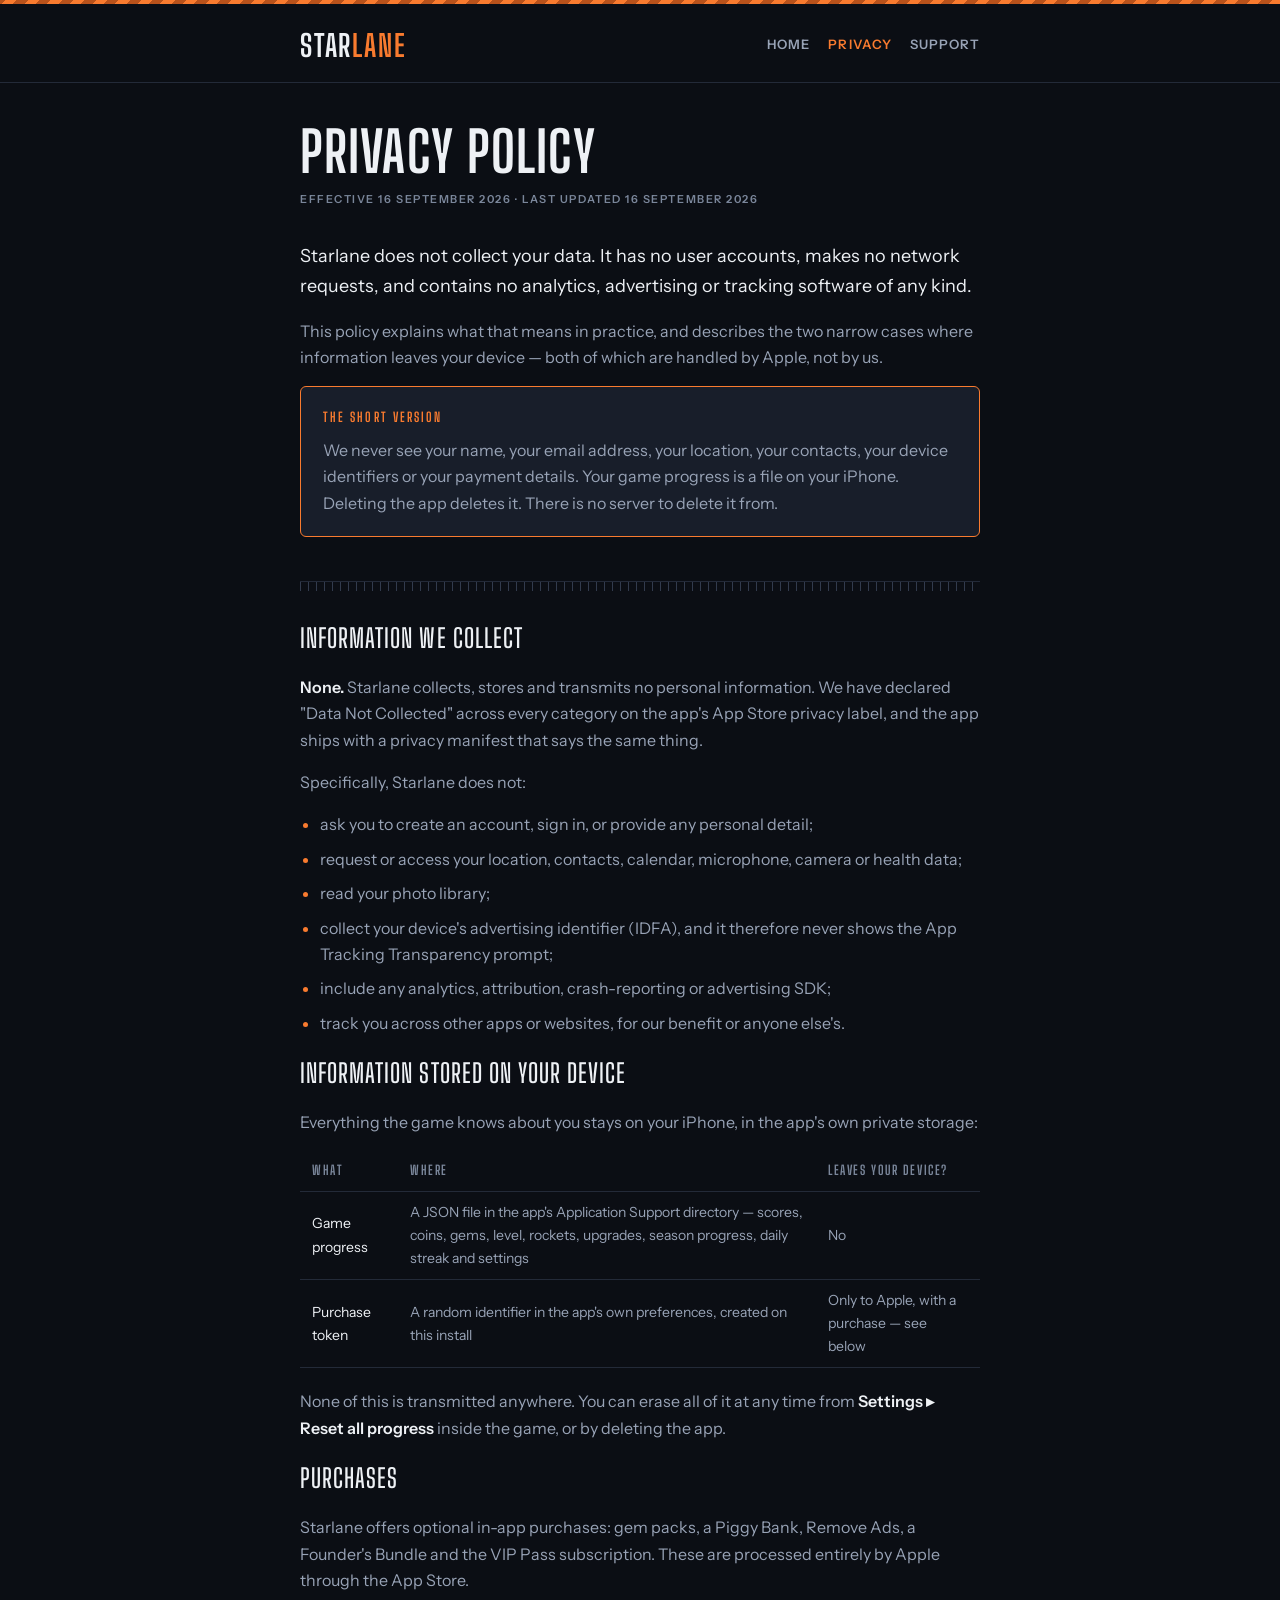
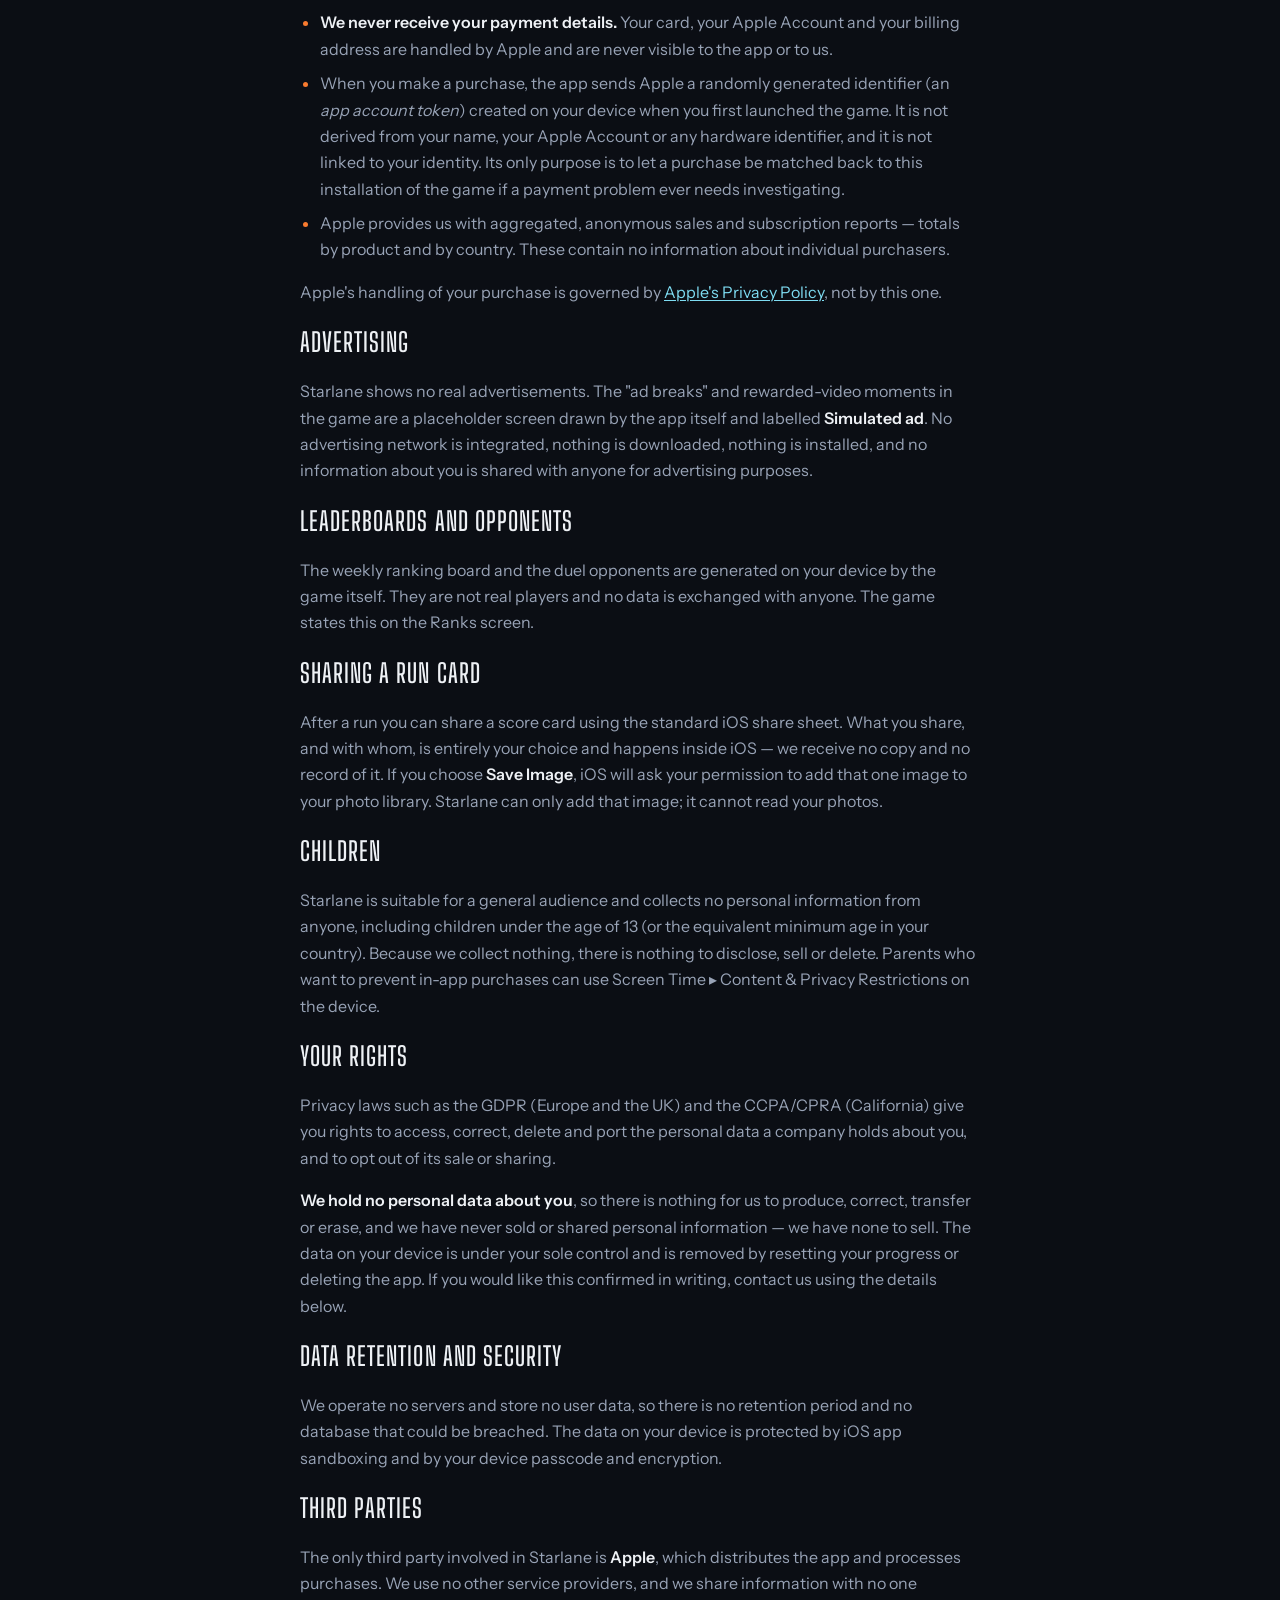
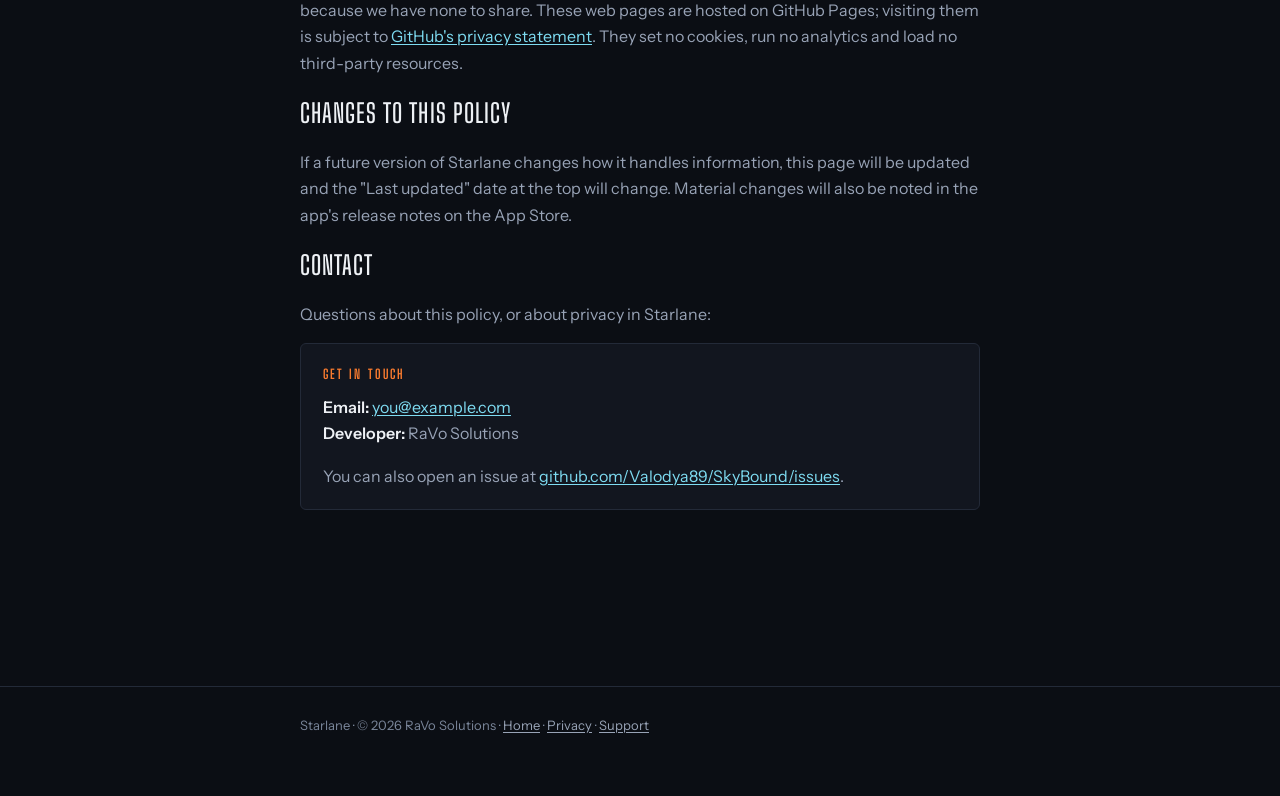
==== docs/privacy/index.html @ bda35227 "Add the Privacy Policy and Support pages, hosted on GitHub Pages The App Store requires both a priva" ====
<!DOCTYPE html>
<html lang="en">
<head>
<meta charset="utf-8">
<meta name="viewport" content="width=device-width, initial-scale=1">
<title>Privacy Policy — Starlane</title>
<meta name="description" content="Starlane's privacy policy. Starlane collects no data, has no network connection, and includes no analytics or advertising SDKs.">
<link rel="stylesheet" href="../style.css">
</head>
<body>
<div class="hazard"></div>

<header class="site">
  <div class="wrap">
    <a class="mark" href="../">Star<span>lane</span></a>
    <nav class="site">
      <a href="../">Home</a>
      <a href="../privacy/" aria-current="page">Privacy</a>
      <a href="../support/">Support</a>
    </nav>
  </div>
</header>

<main class="wrap">
  <h1>Privacy Policy</h1>
  <p class="stamp">Effective 16 September 2026 · Last updated 16 September 2026</p>

  <p class="lead">Starlane does not collect your data. It has no user accounts, makes no network
  requests, and contains no analytics, advertising or tracking software of any kind.</p>

  <p>This policy explains what that means in practice, and describes the two narrow cases where
  information leaves your device — both of which are handled by Apple, not by us.</p>

  <div class="panel flag">
    <p class="kicker">The short version</p>
    <p>We never see your name, your email address, your location, your contacts, your device
    identifiers or your payment details. Your game progress is a file on your iPhone. Deleting the
    app deletes it. There is no server to delete it from.</p>
  </div>

  <div class="rule"></div>

  <h2>Information we collect</h2>

  <p><strong>None.</strong> Starlane collects, stores and transmits no personal information. We have
  declared "Data Not Collected" across every category on the app's App Store privacy label, and the
  app ships with a privacy manifest that says the same thing.</p>

  <p>Specifically, Starlane does not:</p>
  <ul>
    <li>ask you to create an account, sign in, or provide any personal detail;</li>
    <li>request or access your location, contacts, calendar, microphone, camera or health data;</li>
    <li>read your photo library;</li>
    <li>collect your device's advertising identifier (IDFA), and it therefore never shows the App
      Tracking Transparency prompt;</li>
    <li>include any analytics, attribution, crash-reporting or advertising SDK;</li>
    <li>track you across other apps or websites, for our benefit or anyone else's.</li>
  </ul>

  <h2>Information stored on your device</h2>

  <p>Everything the game knows about you stays on your iPhone, in the app's own private storage:</p>

  <div class="scroll">
  <table>
    <thead>
      <tr><th>What</th><th>Where</th><th>Leaves your device?</th></tr>
    </thead>
    <tbody>
      <tr>
        <td>Game progress</td>
        <td>A JSON file in the app's Application Support directory — scores, coins, gems, level,
          rockets, upgrades, season progress, daily streak and settings</td>
        <td>No</td>
      </tr>
      <tr>
        <td>Purchase token</td>
        <td>A random identifier in the app's own preferences, created on this install</td>
        <td>Only to Apple, with a purchase — see below</td>
      </tr>
    </tbody>
  </table>
  </div>

  <p>None of this is transmitted anywhere. You can erase all of it at any time from
  <strong>Settings ▸ Reset all progress</strong> inside the game, or by deleting the app.</p>

  <h2>Purchases</h2>

  <p>Starlane offers optional in-app purchases: gem packs, a Piggy Bank, Remove Ads, a Founder's
  Bundle and the VIP Pass subscription. These are processed entirely by Apple through the App Store.</p>

  <ul>
    <li><strong>We never receive your payment details.</strong> Your card, your Apple Account and
      your billing address are handled by Apple and are never visible to the app or to us.</li>
    <li>When you make a purchase, the app sends Apple a randomly generated identifier (an
      <em>app account token</em>) created on your device when you first launched the game. It is not
      derived from your name, your Apple Account or any hardware identifier, and it is not linked to
      your identity. Its only purpose is to let a purchase be matched back to this installation of
      the game if a payment problem ever needs investigating.</li>
    <li>Apple provides us with aggregated, anonymous sales and subscription reports — totals by
      product and by country. These contain no information about individual purchasers.</li>
  </ul>

  <p>Apple's handling of your purchase is governed by
  <a href="https://www.apple.com/legal/privacy/">Apple's Privacy Policy</a>, not by this one.</p>

  <h2>Advertising</h2>

  <p>Starlane shows no real advertisements. The "ad breaks" and rewarded-video moments in the game
  are a placeholder screen drawn by the app itself and labelled <strong>Simulated ad</strong>. No
  advertising network is integrated, nothing is downloaded, nothing is installed, and no information
  about you is shared with anyone for advertising purposes.</p>

  <h2>Leaderboards and opponents</h2>

  <p>The weekly ranking board and the duel opponents are generated on your device by the game itself.
  They are not real players and no data is exchanged with anyone. The game states this on the Ranks
  screen.</p>

  <h2>Sharing a run card</h2>

  <p>After a run you can share a score card using the standard iOS share sheet. What you share, and
  with whom, is entirely your choice and happens inside iOS — we receive no copy and no record of it.
  If you choose <strong>Save Image</strong>, iOS will ask your permission to add that one image to
  your photo library. Starlane can only add that image; it cannot read your photos.</p>

  <h2>Children</h2>

  <p>Starlane is suitable for a general audience and collects no personal information from anyone,
  including children under the age of 13 (or the equivalent minimum age in your country). Because we
  collect nothing, there is nothing to disclose, sell or delete. Parents who want to prevent in-app
  purchases can use Screen Time ▸ Content &amp; Privacy Restrictions on the device.</p>

  <h2>Your rights</h2>

  <p>Privacy laws such as the GDPR (Europe and the UK) and the CCPA/CPRA (California) give you rights
  to access, correct, delete and port the personal data a company holds about you, and to opt out of
  its sale or sharing.</p>

  <p><strong>We hold no personal data about you</strong>, so there is nothing for us to produce,
  correct, transfer or erase, and we have never sold or shared personal information — we have none to
  sell. The data on your device is under your sole control and is removed by resetting your progress
  or deleting the app. If you would like this confirmed in writing, contact us using the details
  below.</p>

  <h2>Data retention and security</h2>

  <p>We operate no servers and store no user data, so there is no retention period and no database
  that could be breached. The data on your device is protected by iOS app sandboxing and by your
  device passcode and encryption.</p>

  <h2>Third parties</h2>

  <p>The only third party involved in Starlane is <strong>Apple</strong>, which distributes the app
  and processes purchases. We use no other service providers, and we share information with no one
  because we have none to share. These web pages are hosted on GitHub Pages; visiting them is subject
  to <a href="https://docs.github.com/en/site-policy/privacy-policies/github-general-privacy-statement">GitHub's
  privacy statement</a>. They set no cookies, run no analytics and load no third-party resources.</p>

  <h2>Changes to this policy</h2>

  <p>If a future version of Starlane changes how it handles information, this page will be updated
  and the "Last updated" date at the top will change. Material changes will also be noted in the
  app's release notes on the App Store.</p>

  <h2>Contact</h2>

  <p>Questions about this policy, or about privacy in Starlane:</p>

  <div class="panel">
    <p class="kicker">Get in touch</p>
    <p><strong>Email:</strong> <a href="mailto:you@example.com">you@example.com</a><br>
    <strong>Developer:</strong> RaVo Solutions</p>
    <p>You can also open an issue at
    <a href="https://github.com/Valodya89/SkyBound/issues">github.com/Valodya89/SkyBound/issues</a>.</p>
  </div>
</main>

<footer class="site">
  <div class="wrap">
    Starlane · © 2026 RaVo Solutions ·
    <a href="../">Home</a> ·
    <a href="../privacy/">Privacy</a> ·
    <a href="../support/">Support</a>
  </div>
</footer>
</body>
</html>
---- docs/style.css ----
/* Starlane — flight-deck styling for the public pages.
   Fonts are self-hosted so these pages make no third-party requests. */

@font-face {
  font-family: "Big Shoulders Display";
  src: url("fonts/BigShouldersDisplay.ttf") format("truetype-variations");
  font-weight: 100 900;
  font-display: swap;
}
@font-face {
  font-family: "Instrument Sans";
  src: url("fonts/InstrumentSans.ttf") format("truetype-variations");
  font-weight: 400 700;
  font-display: swap;
}

:root {
  --bg: #0B0E14;
  --panel: #12161F;
  --panel2: #181E2A;
  --line: #232A38;
  --line2: #323B4D;
  --text: #EEF1F5;
  --muted: #98A3B6;
  --faint: #7A869A;
  --flare: #F97B2F;
  --ice: #7EDCF2;
  --gold: #F2B544;
  --display: "Big Shoulders Display", "Haettenschweiler", "Impact", sans-serif;
  --body: "Instrument Sans", -apple-system, BlinkMacSystemFont, "Segoe UI", Roboto, sans-serif;
}

* { box-sizing: border-box; }

html { -webkit-text-size-adjust: 100%; }

body {
  margin: 0;
  background: var(--bg);
  color: var(--text);
  font-family: var(--body);
  font-size: 16px;
  line-height: 1.65;
  -webkit-font-smoothing: antialiased;
}

/* Hazard strip, the primary-button motif from the game */
.hazard {
  height: 4px;
  background: repeating-linear-gradient(
    -45deg,
    var(--flare) 0 8px,
    #B9521B 8px 16px
  );
}

.wrap {
  max-width: 720px;
  margin: 0 auto;
  padding: 0 20px 96px;
}

header.site {
  border-bottom: 1px solid var(--line);
  margin-bottom: 40px;
}
header.site .wrap {
  padding-top: 26px;
  padding-bottom: 22px;
  display: flex;
  align-items: center;
  gap: 14px;
  flex-wrap: wrap;
}

.mark {
  font-family: var(--display);
  font-weight: 700;
  font-size: 30px;
  letter-spacing: 0.06em;
  text-transform: uppercase;
  color: var(--text);
  text-decoration: none;
  line-height: 1;
}
.mark span { color: var(--flare); }

nav.site {
  margin-left: auto;
  display: flex;
  gap: 18px;
  font-size: 13px;
  font-weight: 600;
  letter-spacing: 0.08em;
  text-transform: uppercase;
}
nav.site a { color: var(--muted); text-decoration: none; }
nav.site a:hover, nav.site a[aria-current="page"] { color: var(--flare); }

h1 {
  font-family: var(--display);
  font-weight: 700;
  font-size: clamp(38px, 8vw, 56px);
  letter-spacing: 0.02em;
  text-transform: uppercase;
  line-height: 1.02;
  margin: 0 0 10px;
}

.stamp {
  font-size: 11px;
  font-weight: 600;
  letter-spacing: 0.14em;
  text-transform: uppercase;
  color: var(--faint);
  margin: 0 0 34px;
}

/* Tick ruler, the divider motif */
.rule {
  height: 10px;
  margin: 44px 0 26px;
  background-image: linear-gradient(to right, var(--line2) 1px, transparent 1px);
  background-size: 8px 10px;
  background-repeat: repeat-x;
  border-top: 1px solid var(--line);
}

h2 {
  font-family: var(--display);
  font-weight: 600;
  font-size: 26px;
  letter-spacing: 0.04em;
  text-transform: uppercase;
  margin: 0 0 14px;
  color: var(--text);
}

h3 {
  font-size: 15px;
  font-weight: 700;
  letter-spacing: 0.01em;
  margin: 26px 0 6px;
  color: var(--text);
}

p { margin: 0 0 16px; color: var(--muted); }
p.lead { color: var(--text); font-size: 18px; }

strong { color: var(--text); font-weight: 600; }

a { color: var(--ice); text-decoration: underline; text-underline-offset: 2px; }
a:hover { color: var(--flare); }

ul { margin: 0 0 16px; padding-left: 20px; color: var(--muted); }
li { margin-bottom: 8px; }
li::marker { color: var(--flare); }

/* Panel, the surface motif */
.panel {
  background: var(--panel);
  border: 1px solid var(--line);
  border-radius: 6px;
  padding: 20px 22px;
  margin: 0 0 20px;
}
.panel.flag {
  border-color: var(--flare);
  background: var(--panel2);
}
.panel p:last-child, .panel ul:last-child { margin-bottom: 0; }

.kicker {
  font-family: var(--display);
  font-size: 13px;
  font-weight: 700;
  letter-spacing: 0.16em;
  text-transform: uppercase;
  color: var(--flare);
  margin: 0 0 8px;
}

dl.faq { margin: 0; }
dl.faq dt {
  font-weight: 700;
  color: var(--text);
  margin-top: 22px;
  font-size: 15px;
}
dl.faq dt:first-child { margin-top: 0; }
dl.faq dd { margin: 6px 0 0; color: var(--muted); }

table {
  width: 100%;
  border-collapse: collapse;
  margin: 0 0 20px;
  font-size: 14px;
}
th, td {
  text-align: left;
  padding: 9px 12px;
  border-bottom: 1px solid var(--line);
  color: var(--muted);
}
th {
  font-family: var(--display);
  font-size: 13px;
  font-weight: 700;
  letter-spacing: 0.12em;
  text-transform: uppercase;
  color: var(--faint);
}
td:first-child { color: var(--text); }

.scroll { overflow-x: auto; }

footer.site {
  border-top: 1px solid var(--line);
  margin-top: 60px;
  padding: 28px 0 60px;
  font-size: 13px;
  color: var(--faint);
}
footer.site .wrap { padding-bottom: 0; }
footer.site a { color: var(--muted); }

code {
  font-family: ui-monospace, SFMono-Regular, Menlo, monospace;
  font-size: 0.88em;
  background: var(--panel2);
  border: 1px solid var(--line);
  border-radius: 4px;
  padding: 1px 5px;
  color: var(--ice);
}

@media (max-width: 520px) {
  body { font-size: 15px; }
  nav.site { margin-left: 0; width: 100%; gap: 14px; }
}
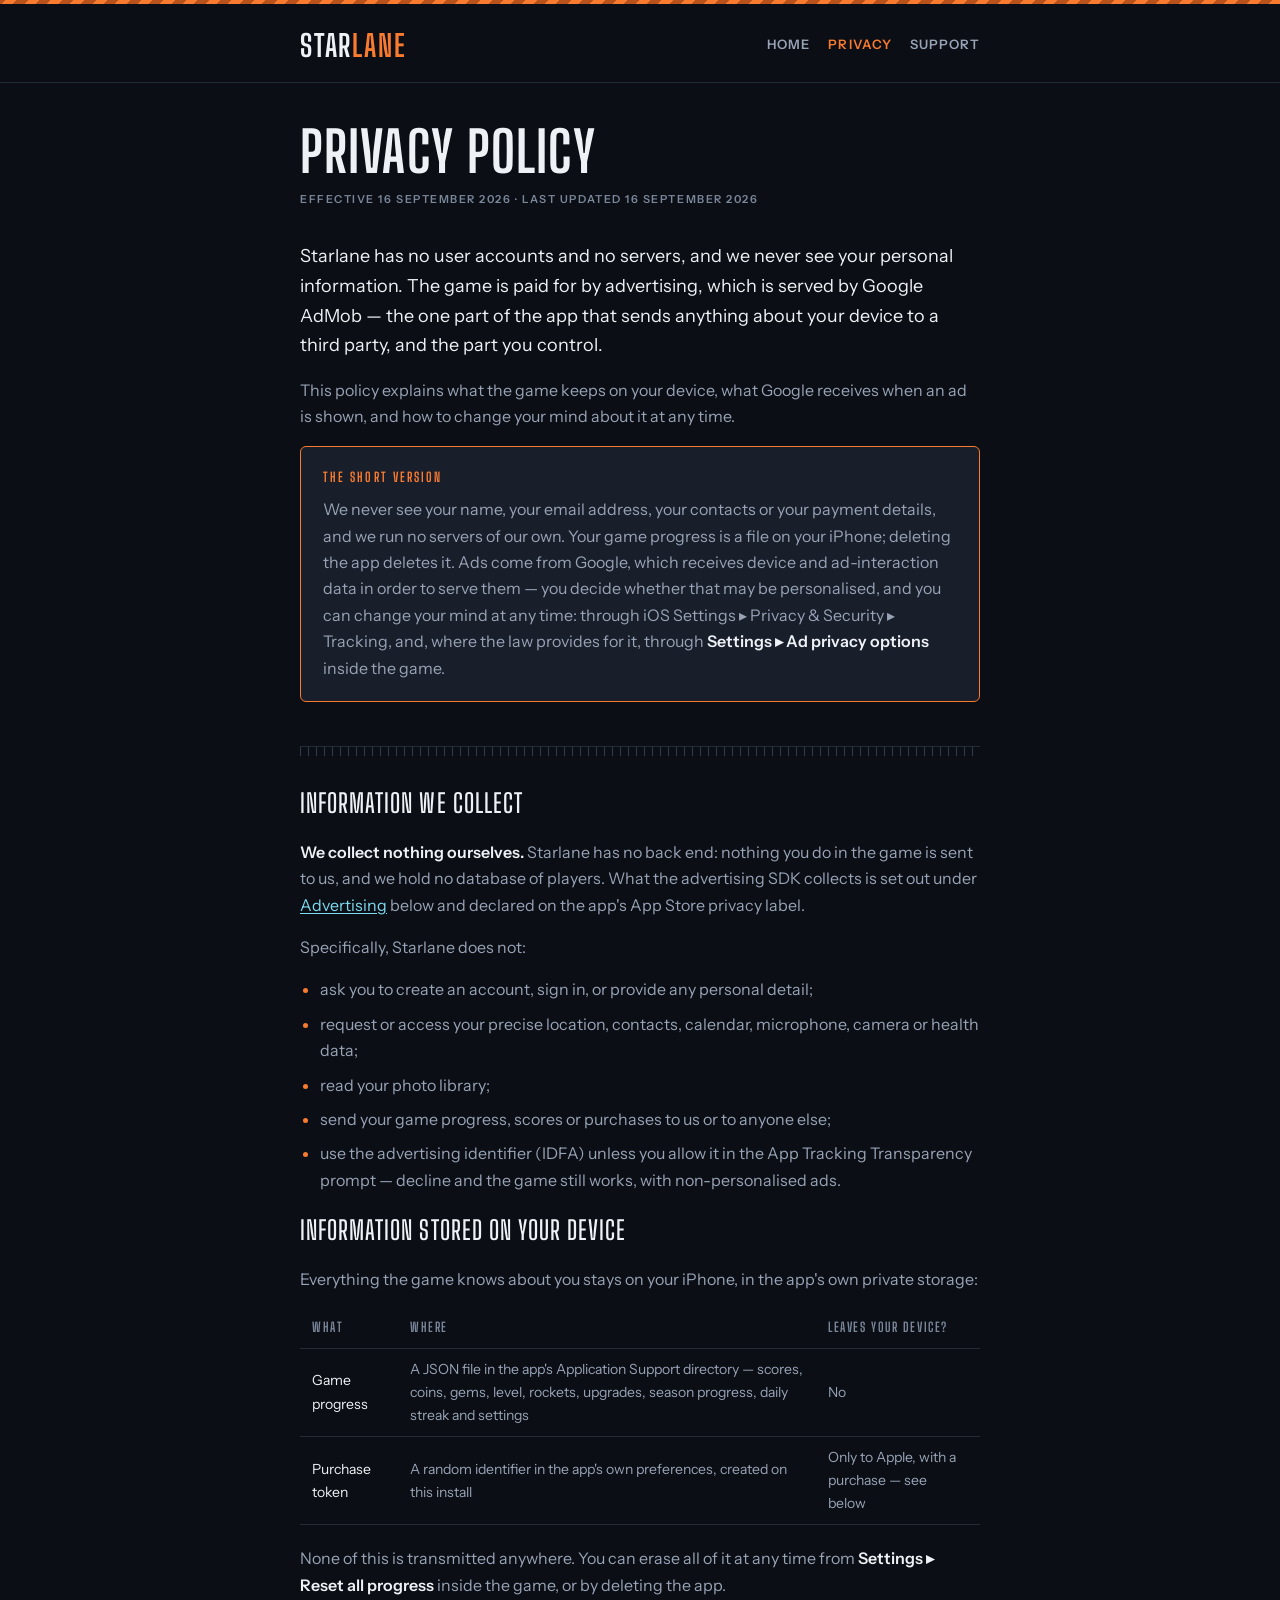
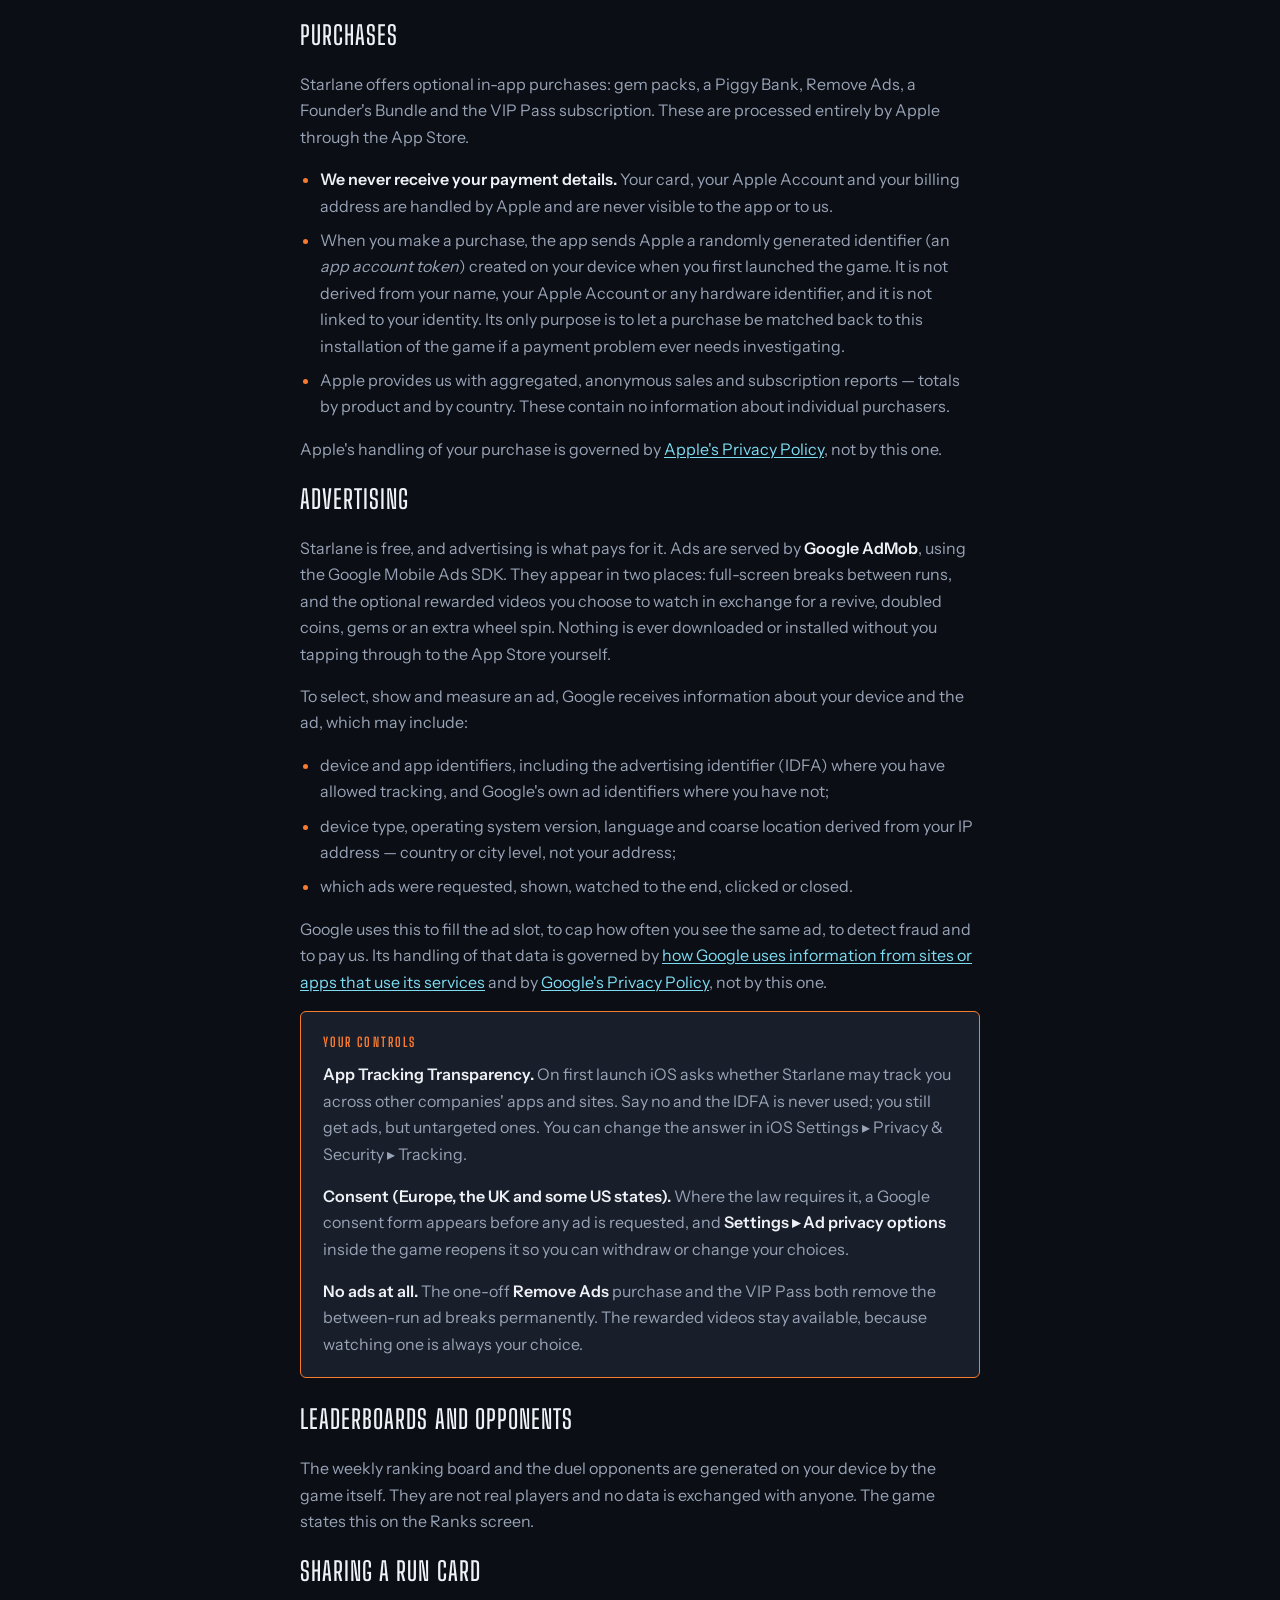
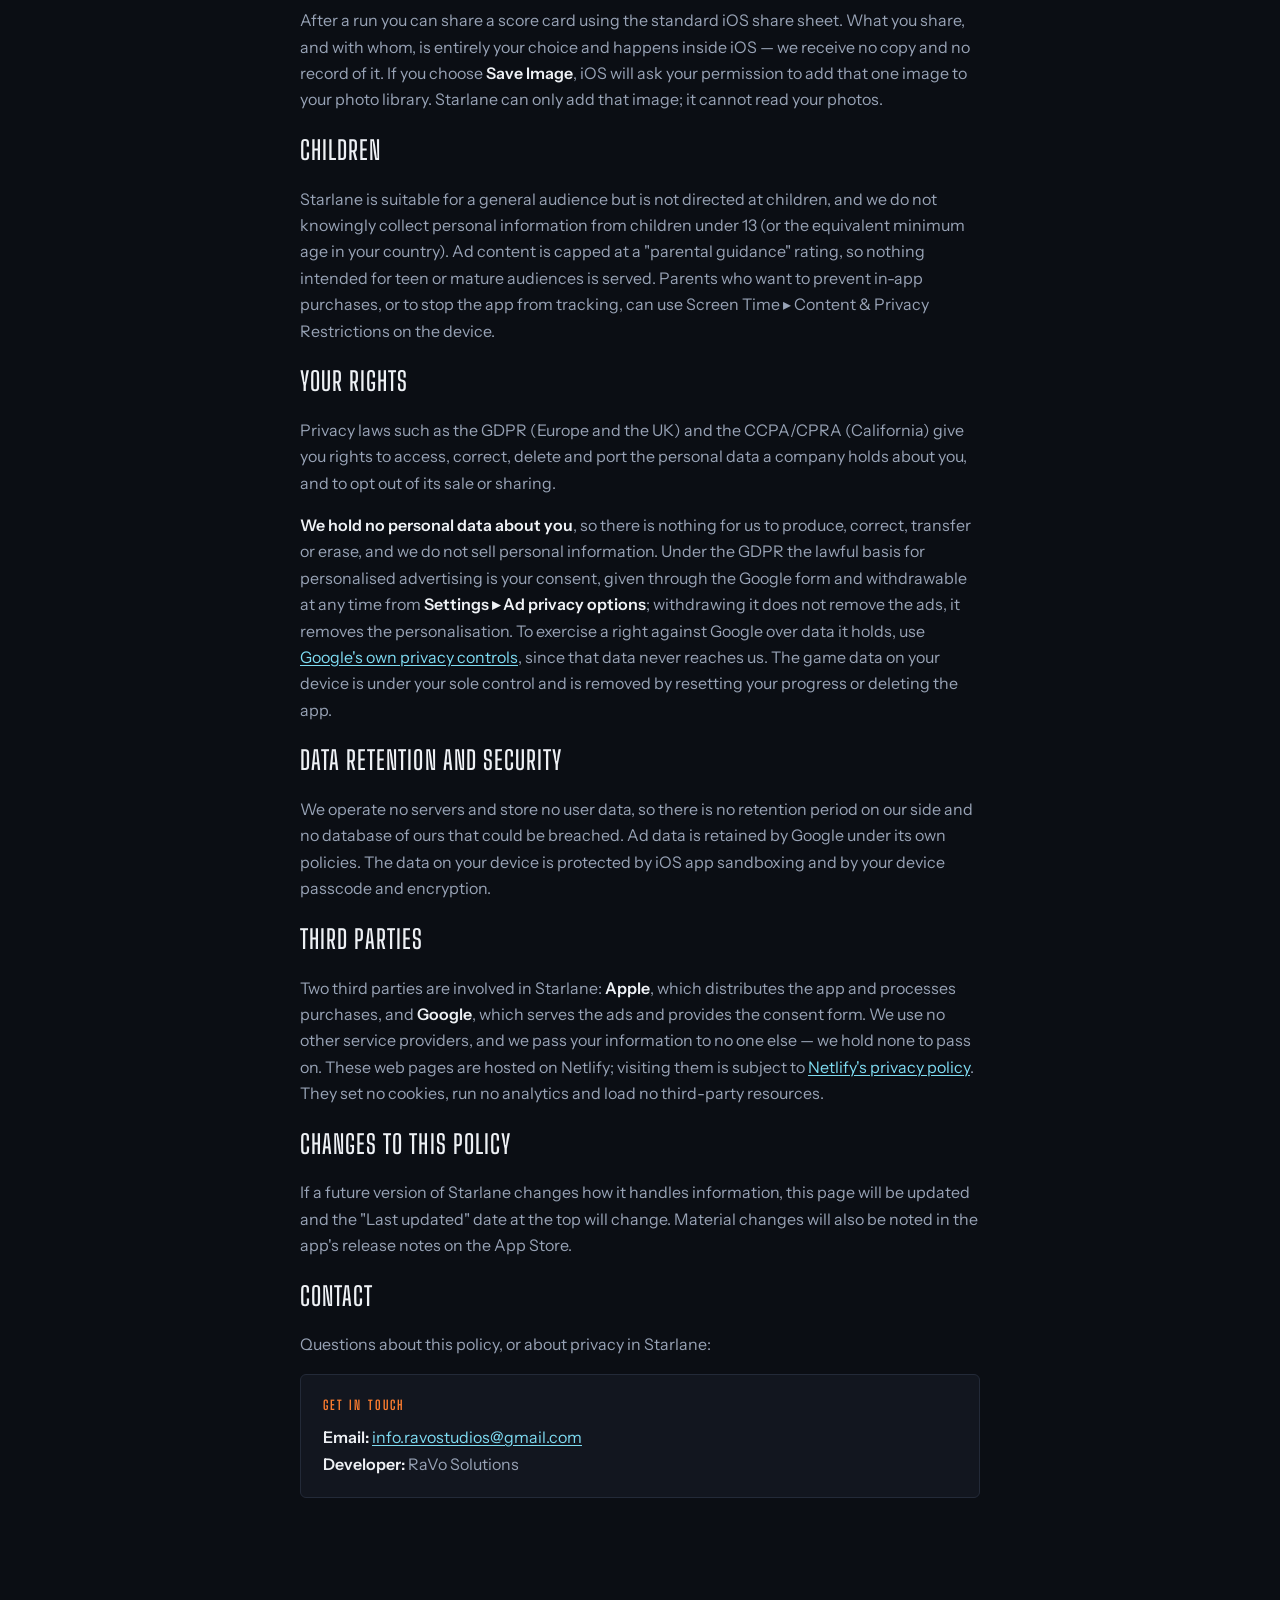
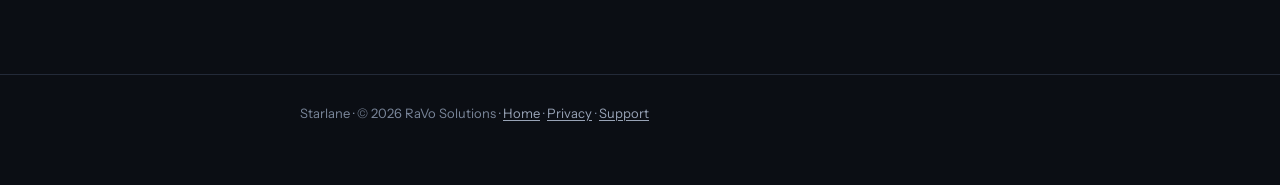
==== commit c2adcec7: "Move the website to Netlify, and rewrite the privacy policy for ads The site was a GitHub project pa" ====
--- a/docs/privacy/index.html
+++ b/docs/privacy/index.html
@@ -4,7 +4,7 @@
 <meta charset="utf-8">
 <meta name="viewport" content="width=device-width, initial-scale=1">
 <title>Privacy Policy — Starlane</title>
-<meta name="description" content="Starlane's privacy policy. Starlane collects no data, has no network connection, and includes no analytics or advertising SDKs.">
+<meta name="description" content="Starlane's privacy policy. The game collects no personal data of its own; ads are served by Google AdMob, and you control what it may use.">
 <link rel="stylesheet" href="../style.css">
 </head>
 <body>
@@ -25,36 +25,41 @@
   <h1>Privacy Policy</h1>
   <p class="stamp">Effective 16 September 2026 · Last updated 16 September 2026</p>
 
-  <p class="lead">Starlane does not collect your data. It has no user accounts, makes no network
-  requests, and contains no analytics, advertising or tracking software of any kind.</p>
-
-  <p>This policy explains what that means in practice, and describes the two narrow cases where
-  information leaves your device — both of which are handled by Apple, not by us.</p>
+  <p class="lead">Starlane has no user accounts and no servers, and we never see your personal
+  information. The game is paid for by advertising, which is served by Google AdMob — the one part of
+  the app that sends anything about your device to a third party, and the part you control.</p>
+
+  <p>This policy explains what the game keeps on your device, what Google receives when an ad is
+  shown, and how to change your mind about it at any time.</p>
 
   <div class="panel flag">
     <p class="kicker">The short version</p>
-    <p>We never see your name, your email address, your location, your contacts, your device
-    identifiers or your payment details. Your game progress is a file on your iPhone. Deleting the
-    app deletes it. There is no server to delete it from.</p>
+    <p>We never see your name, your email address, your contacts or your payment details, and we
+    run no servers of our own. Your game progress is a file on your iPhone; deleting the app deletes
+    it. Ads come from Google, which receives device and ad-interaction data in order to serve them —
+    you decide whether that may be personalised, and you can change your mind at any time: through
+    iOS Settings ▸ Privacy &amp; Security ▸ Tracking, and, where the law provides for it, through
+    <strong>Settings ▸ Ad privacy options</strong> inside the game.</p>
   </div>
 
   <div class="rule"></div>
 
   <h2>Information we collect</h2>
 
-  <p><strong>None.</strong> Starlane collects, stores and transmits no personal information. We have
-  declared "Data Not Collected" across every category on the app's App Store privacy label, and the
-  app ships with a privacy manifest that says the same thing.</p>
+  <p><strong>We collect nothing ourselves.</strong> Starlane has no back end: nothing you do in the
+  game is sent to us, and we hold no database of players. What the advertising SDK collects is set
+  out under <a href="#advertising">Advertising</a> below and declared on the app's App Store privacy
+  label.</p>
 
   <p>Specifically, Starlane does not:</p>
   <ul>
     <li>ask you to create an account, sign in, or provide any personal detail;</li>
-    <li>request or access your location, contacts, calendar, microphone, camera or health data;</li>
+    <li>request or access your precise location, contacts, calendar, microphone, camera or health
+      data;</li>
     <li>read your photo library;</li>
-    <li>collect your device's advertising identifier (IDFA), and it therefore never shows the App
-      Tracking Transparency prompt;</li>
-    <li>include any analytics, attribution, crash-reporting or advertising SDK;</li>
-    <li>track you across other apps or websites, for our benefit or anyone else's.</li>
+    <li>send your game progress, scores or purchases to us or to anyone else;</li>
+    <li>use the advertising identifier (IDFA) unless you allow it in the App Tracking Transparency
+      prompt — decline and the game still works, with non-personalised ads.</li>
   </ul>
 
   <h2>Information stored on your device</h2>
@@ -105,12 +110,43 @@
   <p>Apple's handling of your purchase is governed by
   <a href="https://www.apple.com/legal/privacy/">Apple's Privacy Policy</a>, not by this one.</p>
 
-  <h2>Advertising</h2>
-
-  <p>Starlane shows no real advertisements. The "ad breaks" and rewarded-video moments in the game
-  are a placeholder screen drawn by the app itself and labelled <strong>Simulated ad</strong>. No
-  advertising network is integrated, nothing is downloaded, nothing is installed, and no information
-  about you is shared with anyone for advertising purposes.</p>
+  <h2 id="advertising">Advertising</h2>
+
+  <p>Starlane is free, and advertising is what pays for it. Ads are served by <strong>Google
+  AdMob</strong>, using the Google Mobile Ads SDK. They appear in two places: full-screen breaks
+  between runs, and the optional rewarded videos you choose to watch in exchange for a revive,
+  doubled coins, gems or an extra wheel spin. Nothing is ever downloaded or installed without you
+  tapping through to the App Store yourself.</p>
+
+  <p>To select, show and measure an ad, Google receives information about your device and the ad,
+  which may include:</p>
+  <ul>
+    <li>device and app identifiers, including the advertising identifier (IDFA) where you have
+      allowed tracking, and Google's own ad identifiers where you have not;</li>
+    <li>device type, operating system version, language and coarse location derived from your IP
+      address — country or city level, not your address;</li>
+    <li>which ads were requested, shown, watched to the end, clicked or closed.</li>
+  </ul>
+
+  <p>Google uses this to fill the ad slot, to cap how often you see the same ad, to detect fraud and
+  to pay us. Its handling of that data is governed by
+  <a href="https://policies.google.com/technologies/partner-sites">how Google uses information from
+  sites or apps that use its services</a> and by
+  <a href="https://policies.google.com/privacy">Google's Privacy Policy</a>, not by this one.</p>
+
+  <div class="panel flag">
+    <p class="kicker">Your controls</p>
+    <p><strong>App Tracking Transparency.</strong> On first launch iOS asks whether Starlane may
+    track you across other companies' apps and sites. Say no and the IDFA is never used; you still
+    get ads, but untargeted ones. You can change the answer in iOS Settings ▸ Privacy &amp; Security ▸
+    Tracking.</p>
+    <p><strong>Consent (Europe, the UK and some US states).</strong> Where the law requires it, a
+    Google consent form appears before any ad is requested, and <strong>Settings ▸ Ad privacy
+    options</strong> inside the game reopens it so you can withdraw or change your choices.</p>
+    <p><strong>No ads at all.</strong> The one-off <strong>Remove Ads</strong> purchase and the VIP
+    Pass both remove the between-run ad breaks permanently. The rewarded videos stay available,
+    because watching one is always your choice.</p>
+  </div>
 
   <h2>Leaderboards and opponents</h2>
 
@@ -127,10 +163,11 @@
 
   <h2>Children</h2>
 
-  <p>Starlane is suitable for a general audience and collects no personal information from anyone,
-  including children under the age of 13 (or the equivalent minimum age in your country). Because we
-  collect nothing, there is nothing to disclose, sell or delete. Parents who want to prevent in-app
-  purchases can use Screen Time ▸ Content &amp; Privacy Restrictions on the device.</p>
+  <p>Starlane is suitable for a general audience but is not directed at children, and we do not
+  knowingly collect personal information from children under 13 (or the equivalent minimum age in
+  your country). Ad content is capped at a "parental guidance" rating, so nothing intended for teen
+  or mature audiences is served. Parents who want to prevent in-app purchases, or to stop the app
+  from tracking, can use Screen Time ▸ Content &amp; Privacy Restrictions on the device.</p>
 
   <h2>Your rights</h2>
 
@@ -139,24 +176,28 @@
   its sale or sharing.</p>
 
   <p><strong>We hold no personal data about you</strong>, so there is nothing for us to produce,
-  correct, transfer or erase, and we have never sold or shared personal information — we have none to
-  sell. The data on your device is under your sole control and is removed by resetting your progress
-  or deleting the app. If you would like this confirmed in writing, contact us using the details
-  below.</p>
+  correct, transfer or erase, and we do not sell personal information. Under the GDPR the lawful
+  basis for personalised advertising is your consent, given through the Google form and withdrawable
+  at any time from <strong>Settings ▸ Ad privacy options</strong>; withdrawing it does not remove the
+  ads, it removes the personalisation. To exercise a right against Google over data it holds, use
+  <a href="https://policies.google.com/privacy">Google's own privacy controls</a>, since that data
+  never reaches us. The game data on your device is under your sole control and is removed by
+  resetting your progress or deleting the app.</p>
 
   <h2>Data retention and security</h2>
 
-  <p>We operate no servers and store no user data, so there is no retention period and no database
-  that could be breached. The data on your device is protected by iOS app sandboxing and by your
-  device passcode and encryption.</p>
+  <p>We operate no servers and store no user data, so there is no retention period on our side and
+  no database of ours that could be breached. Ad data is retained by Google under its own policies.
+  The data on your device is protected by iOS app sandboxing and by your device passcode and
+  encryption.</p>
 
   <h2>Third parties</h2>
 
-  <p>The only third party involved in Starlane is <strong>Apple</strong>, which distributes the app
-  and processes purchases. We use no other service providers, and we share information with no one
-  because we have none to share. These web pages are hosted on GitHub Pages; visiting them is subject
-  to <a href="https://docs.github.com/en/site-policy/privacy-policies/github-general-privacy-statement">GitHub's
-  privacy statement</a>. They set no cookies, run no analytics and load no third-party resources.</p>
+  <p>Two third parties are involved in Starlane: <strong>Apple</strong>, which distributes the app
+  and processes purchases, and <strong>Google</strong>, which serves the ads and provides the consent
+  form. We use no other service providers, and we pass your information to no one else — we hold
+  none to pass on. These web pages are hosted on Netlify; visiting them is subject
+  to <a href="https://www.netlify.com/privacy/">Netlify's privacy policy</a>. They set no cookies, run no analytics and load no third-party resources.</p>
 
   <h2>Changes to this policy</h2>
 
@@ -170,10 +211,8 @@
 
   <div class="panel">
     <p class="kicker">Get in touch</p>
-    <p><strong>Email:</strong> <a href="mailto:you@example.com">you@example.com</a><br>
+    <p><strong>Email:</strong> <a href="mailto:info.ravostudios@gmail.com">info.ravostudios@gmail.com</a><br>
     <strong>Developer:</strong> RaVo Solutions</p>
-    <p>You can also open an issue at
-    <a href="https://github.com/Valodya89/SkyBound/issues">github.com/Valodya89/SkyBound/issues</a>.</p>
   </div>
 </main>
 
